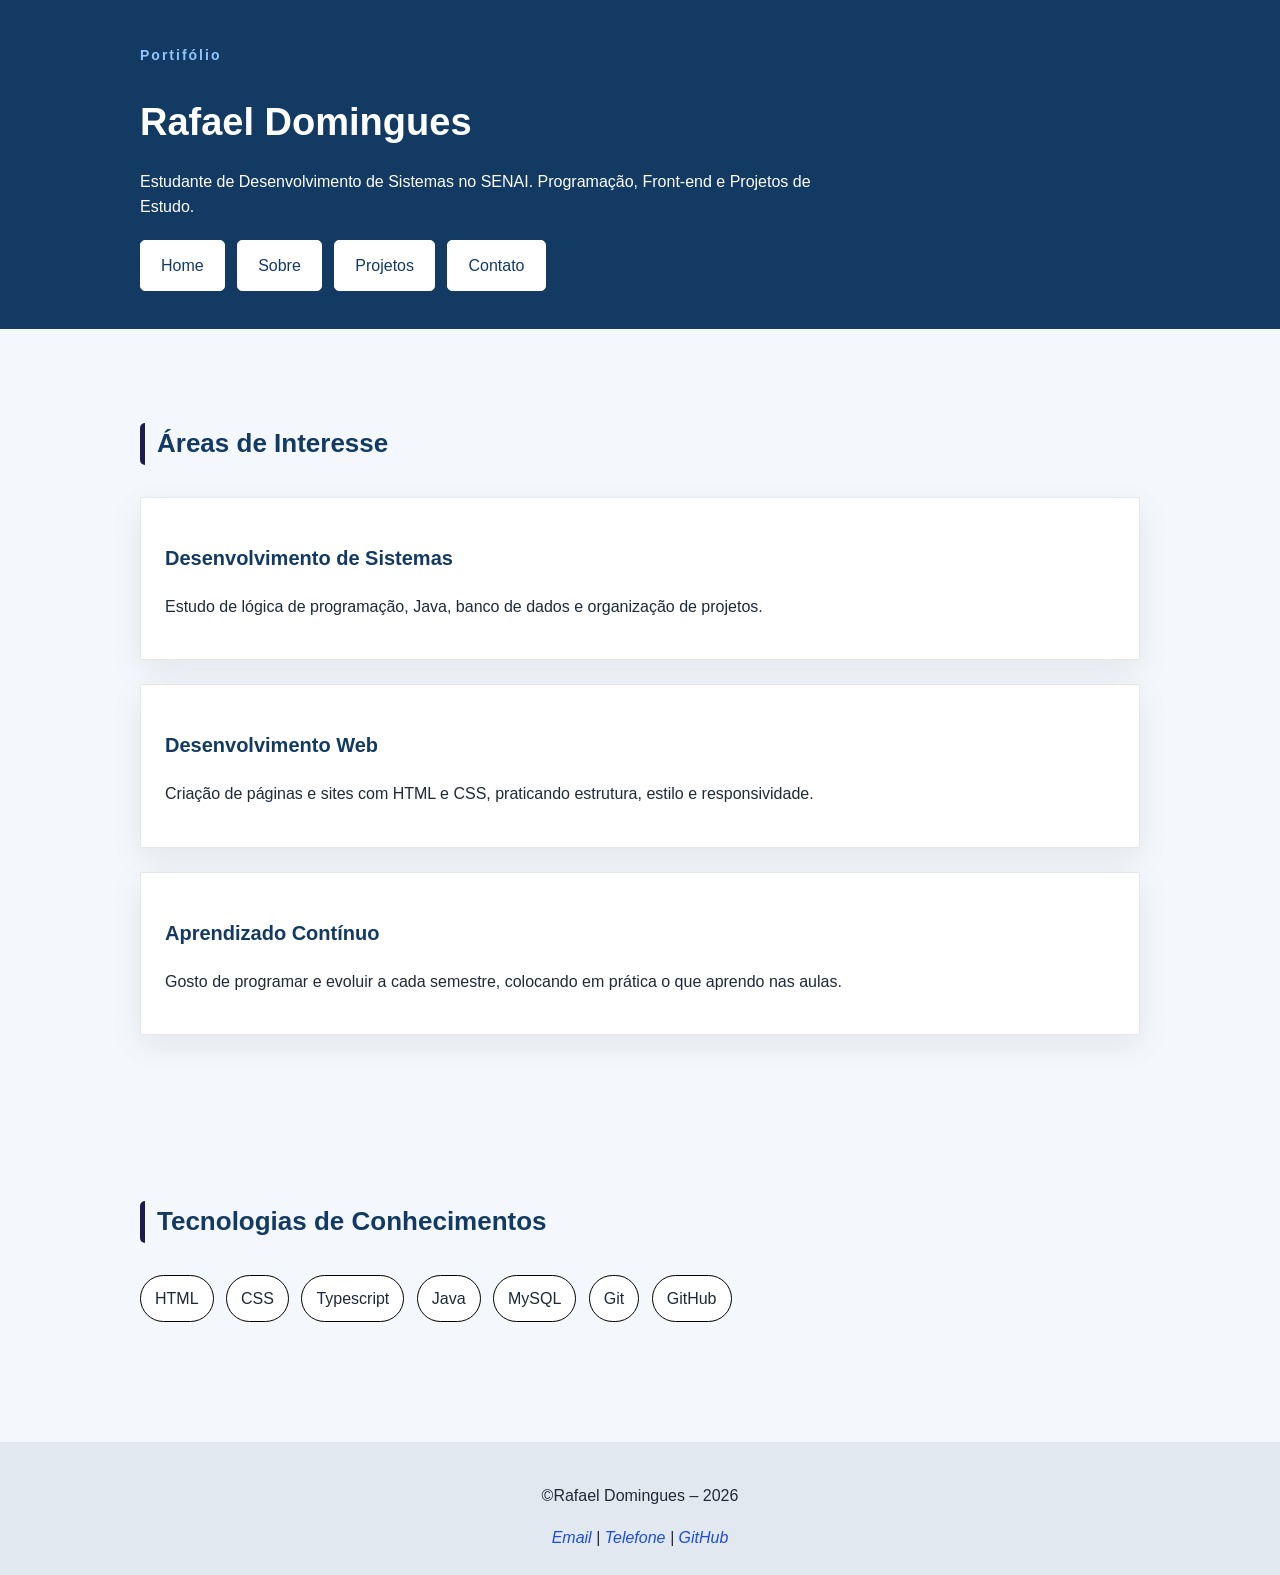
==== 2 semestre/Sites/SiteMaternidade/index.html @ ba60dab1 "Atualizacao" ====
<!DOCTYPE html>
<html lang="pt-br">
<head>
    <meta charset="UTF-8">
    <meta name="viewport" content="width=device-width, initial-scale=1.0">
    <title>Rafael Domingues | Portifólio</title>
    <link rel="stylesheet" href="./style/style.css">
</head>
<body>
    <header class="cabecalho">
        <div class="container">
            <p class="etiqueta">Portifólio</p>

            <h1>Rafael Domingues</h1>

            <p class="subtitulo">
                Estudante de Desenvolvimento de Sistemas no SENAI.
                Programação, Front-end e Projetos de Estudo.
            </p>

            <nav class="menu-principal">
                <ul class="menu-lista"> 
                    <li><a class="menu-link" href="index.html">Home</a></li>
                    <li><a class="menu-link" href="./pages/sobre.html">Sobre</a></li>
                    <li><a class="menu-link" href="./pages/projetos.html">Projetos</a></li>
                    <li><a class="menu-link" href="./pages/contato.html">Contato</a></li>
                </ul>
            </nav>

        </div>
    </header>
    <main>
        <section class="secao">
            <div class="container">
                <h2 class="titulo-secao">Áreas de Interesse</h2>

                <div class="grade-cards">
                    <article class="card">
                        <h3>Desenvolvimento de Sistemas</h3>
                        <p>
                            Estudo de lógica de programação, Java, banco de dados
                            e organização de projetos.
                        </p>
                    </article>
                    <article class="card">
                        <h3>Desenvolvimento Web</h3>
                        <p>
                            Criação de páginas e sites com HTML e CSS, praticando
                            estrutura, estilo e responsividade.
                        </p>
                    </article>
                    <article class="card">
                        <h3>Aprendizado Contínuo</h3>
                        <p>
                            Gosto de programar e evoluir a cada semestre, colocando
                            em prática o que aprendo nas aulas.
                        </p>
                    </article>

                </div>

            </div>
        </section>
        <section class="secao secao-tecnologias">
            <div class="container">
                <h2 class="titulo-secao">Tecnologias de Conhecimentos</h2>

                <ul class="lista-tecnologias">
                    <li>HTML</li>
                    <li>CSS</li>
                    <li>Typescript</li>
                    <li>Java</li>
                    <li>MySQL</li>
                    <li>Git</li>
                    <li>GitHub</li>
                </ul>
            </div>

        </section>
    </main>

    <footer class="rodape">
        <div class="container">
            <p>&copy;Rafael Domingues – 2026</p>
            <address>
                <a href="mailto:rafael@gmail.com">Email</a>
                <span> | </span>
                <a href="tel:+5515998080000">Telefone</a>
                <span> | </span>
                <a href="https://github.com/rafaeldominguesdev" target="_blank">GitHub</a>
                

            </address>
        </div>
    </footer>

</body>
</html>
---- 2 semestre/Sites/SiteMaternidade/style/style.css ----
*{
    box-sizing: border-box;
}

body{
    margin: 0;
    

    background-color: #f4f7fb;
    color: #1f2937;

    font-family: Arial, Helvetica, sans-serif;
    font-size: 16px;
    line-height: 1.6;  
    
}

h1, h2, h3{
    color: #123a63;

}

h1{
    font-size: 38px;
    margin-bottom: 10px;

}

h2{
    font-size: 26px;

}

h3{
    font-size: 20px;

}

a{
    color: #1d4ed8;

}

.container{
    width: 90%;
    max-width: 1000px;

    margin: 0 auto;

}

.cabecalho{
    background-color: #123a63;
    color: white;

    padding: 30px 0;
   
}

.cabecalho h1{
    color: white;
    font-weight: 700;
}

.etiqueta{
    margin-bottom: 5px;

    color: #93c5fd;

    font-size: 14px;
    font-weight: bold;
    letter-spacing: 2px;
    
}

.subtitulo{
    max-width: 700px;
}

.menu-lista {
    margin: 20px 0 0;
    padding: 0;

    list-style: none;

}

.menu-lista li{
    display: inline-block;

    margin-right: 8px;
    margin-bottom: 8px;


}

.menu-link {
    display: inline-block;    

    padding: 12px 20px;
    
    background-color: #fff;
    color: #123a63;

    border: 1px solid #fff;
    border-radius: 5px;

    text-decoration: none;

}

.secao{
    padding: 72px 0;
}

.titulo-secao {
    margin-bottom: 32px;
    padding-left: 12px;

    border-left: 5px solid #1e1b4b;
    border-radius: 5px; 
    
}

.grade-cards{
    display: grid;
    gap: 24px;

}

.card {
    padding: 24px;
    background-color: #fff;

    border: 1px solid #e5e7eb;
    border-radius: 0ch;
    box-shadow: 0 10px 30px rgba(20, 45, 70, 0.08);

}

.lista-tecnologias{
    list-style: none;
    padding: 0;
    margin: 0;

}

.lista-tecnologias li {
    display: inline-block;

    margin-right: 8px;
    margin-bottom: 8px;

    padding:  10px 14px;
    background-color: #fff;
    border: 1px solid #000;
    border-radius: 999px;
}

.rodape{
    margin-top: 40px;
    padding: 25px 0;
    background-color: #e2e8f0;

    text-align: center;
    font-style: normal;

}

.rodape a{
    text-decoration: none;
    
}
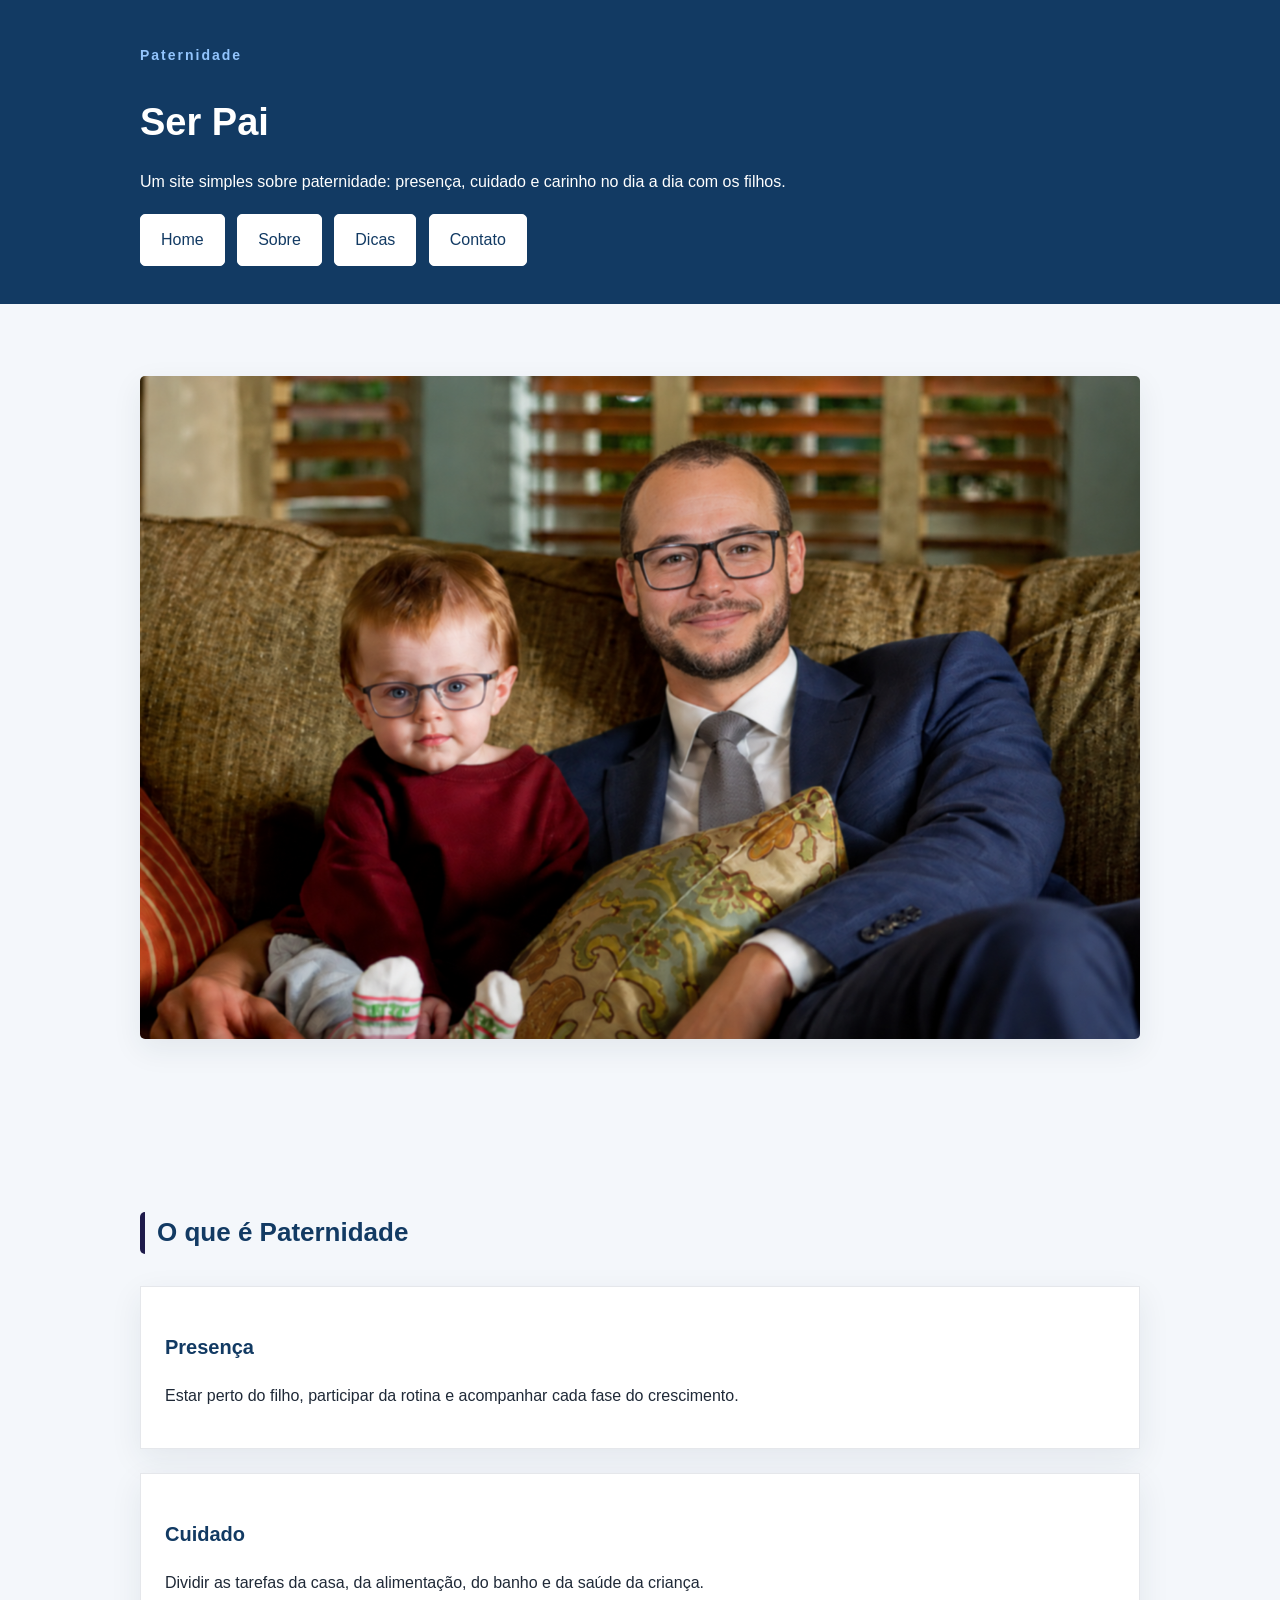
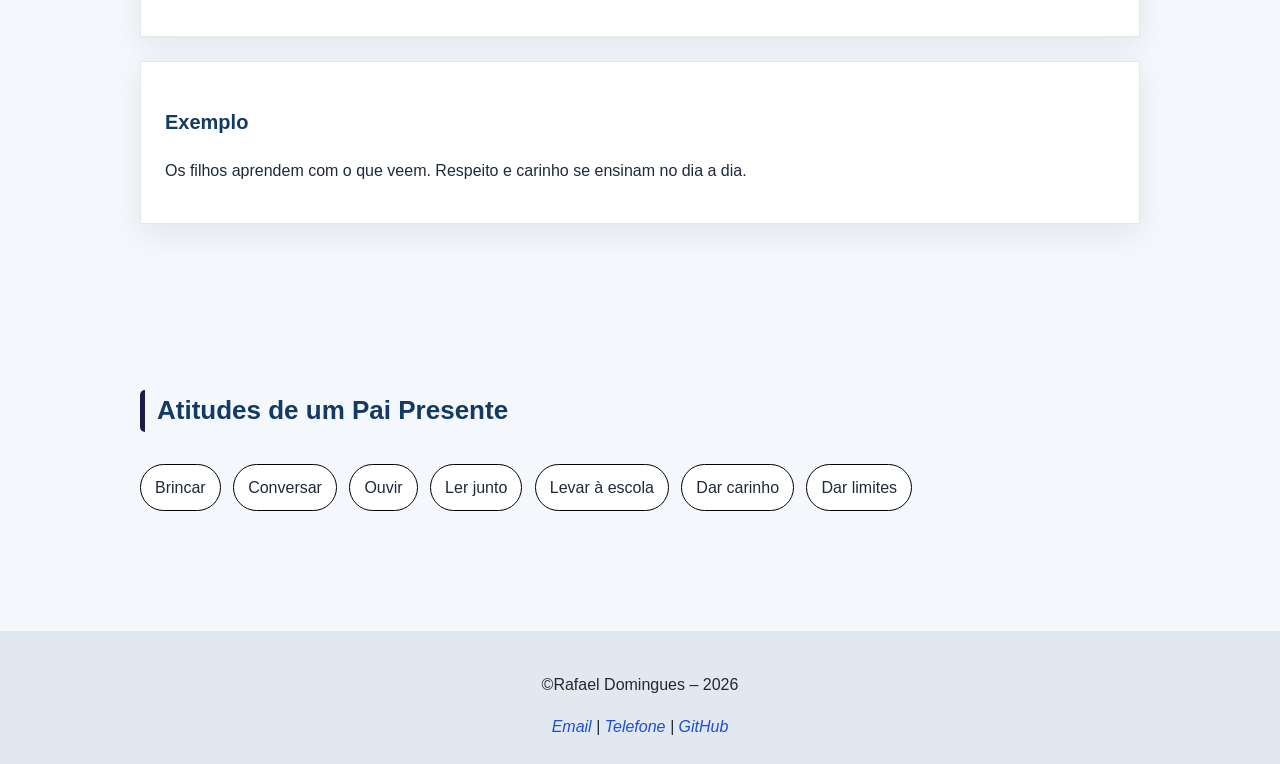
==== commit 4375679f: "SiteMaternidade: home sobre paternidade com foto" ====
--- a/2 semestre/Sites/SiteMaternidade/index.html
+++ b/2 semestre/Sites/SiteMaternidade/index.html
@@ -3,26 +3,26 @@
 <head>
     <meta charset="UTF-8">
     <meta name="viewport" content="width=device-width, initial-scale=1.0">
-    <title>Rafael Domingues | Portifólio</title>
+    <title>Paternidade | Ser Pai</title>
     <link rel="stylesheet" href="./style/style.css">
 </head>
 <body>
     <header class="cabecalho">
         <div class="container">
-            <p class="etiqueta">Portifólio</p>
+            <p class="etiqueta">Paternidade</p>
 
-            <h1>Rafael Domingues</h1>
+            <h1>Ser Pai</h1>
 
             <p class="subtitulo">
-                Estudante de Desenvolvimento de Sistemas no SENAI.
-                Programação, Front-end e Projetos de Estudo.
+                Um site simples sobre paternidade: presença, cuidado e
+                carinho no dia a dia com os filhos.
             </p>
 
             <nav class="menu-principal">
-                <ul class="menu-lista"> 
+                <ul class="menu-lista">
                     <li><a class="menu-link" href="index.html">Home</a></li>
                     <li><a class="menu-link" href="./pages/sobre.html">Sobre</a></li>
-                    <li><a class="menu-link" href="./pages/projetos.html">Projetos</a></li>
+                    <li><a class="menu-link" href="./pages/dicas.html">Dicas</a></li>
                     <li><a class="menu-link" href="./pages/contato.html">Contato</a></li>
                 </ul>
             </nav>
@@ -32,28 +32,33 @@
     <main>
         <section class="secao">
             <div class="container">
-                <h2 class="titulo-secao">Áreas de Interesse</h2>
+                <img class="foto" src="pai&filho.png" alt="Pai e filho juntos">
+            </div>
+        </section>
+        <section class="secao">
+            <div class="container">
+                <h2 class="titulo-secao">O que é Paternidade</h2>
 
                 <div class="grade-cards">
                     <article class="card">
-                        <h3>Desenvolvimento de Sistemas</h3>
+                        <h3>Presença</h3>
                         <p>
-                            Estudo de lógica de programação, Java, banco de dados
-                            e organização de projetos.
+                            Estar perto do filho, participar da rotina e
+                            acompanhar cada fase do crescimento.
                         </p>
                     </article>
                     <article class="card">
-                        <h3>Desenvolvimento Web</h3>
+                        <h3>Cuidado</h3>
                         <p>
-                            Criação de páginas e sites com HTML e CSS, praticando
-                            estrutura, estilo e responsividade.
+                            Dividir as tarefas da casa, da alimentação, do banho
+                            e da saúde da criança.
                         </p>
                     </article>
                     <article class="card">
-                        <h3>Aprendizado Contínuo</h3>
+                        <h3>Exemplo</h3>
                         <p>
-                            Gosto de programar e evoluir a cada semestre, colocando
-                            em prática o que aprendo nas aulas.
+                            Os filhos aprendem com o que veem. Respeito e carinho
+                            se ensinam no dia a dia.
                         </p>
                     </article>
 
@@ -63,16 +68,16 @@
         </section>
         <section class="secao secao-tecnologias">
             <div class="container">
-                <h2 class="titulo-secao">Tecnologias de Conhecimentos</h2>
+                <h2 class="titulo-secao">Atitudes de um Pai Presente</h2>
 
                 <ul class="lista-tecnologias">
-                    <li>HTML</li>
-                    <li>CSS</li>
-                    <li>Typescript</li>
-                    <li>Java</li>
-                    <li>MySQL</li>
-                    <li>Git</li>
-                    <li>GitHub</li>
+                    <li>Brincar</li>
+                    <li>Conversar</li>
+                    <li>Ouvir</li>
+                    <li>Ler junto</li>
+                    <li>Levar à escola</li>
+                    <li>Dar carinho</li>
+                    <li>Dar limites</li>
                 </ul>
             </div>
 
@@ -88,7 +93,7 @@
                 <a href="tel:+5515998080000">Telefone</a>
                 <span> | </span>
                 <a href="https://github.com/rafaeldominguesdev" target="_blank">GitHub</a>
-                
+
 
             </address>
         </div>
--- a/2 semestre/Sites/SiteMaternidade/style/style.css
+++ b/2 semestre/Sites/SiteMaternidade/style/style.css
@@ -174,3 +174,11 @@
     
 }
 
+
+.foto{
+    width: 100%;
+
+    border-radius: 5px;
+    box-shadow: 0 10px 30px rgba(20, 45, 70, 0.08);
+
+}
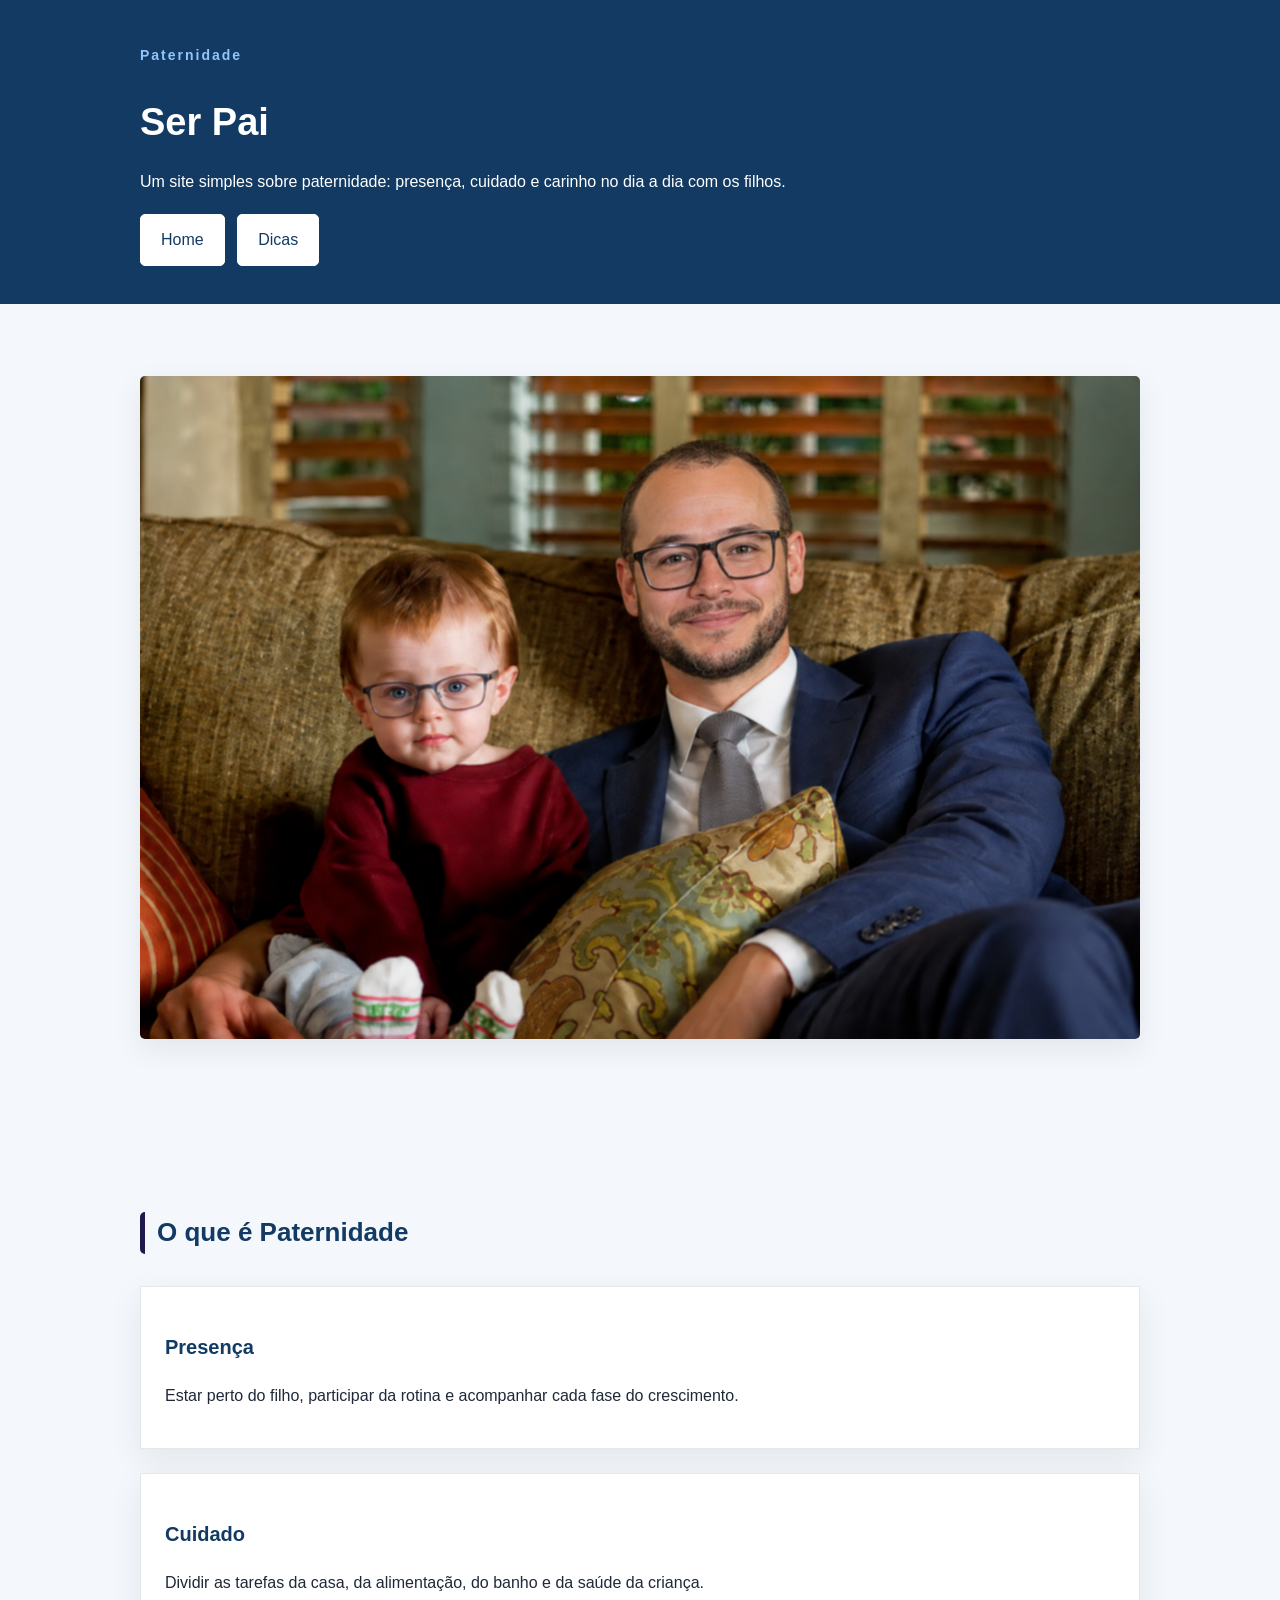
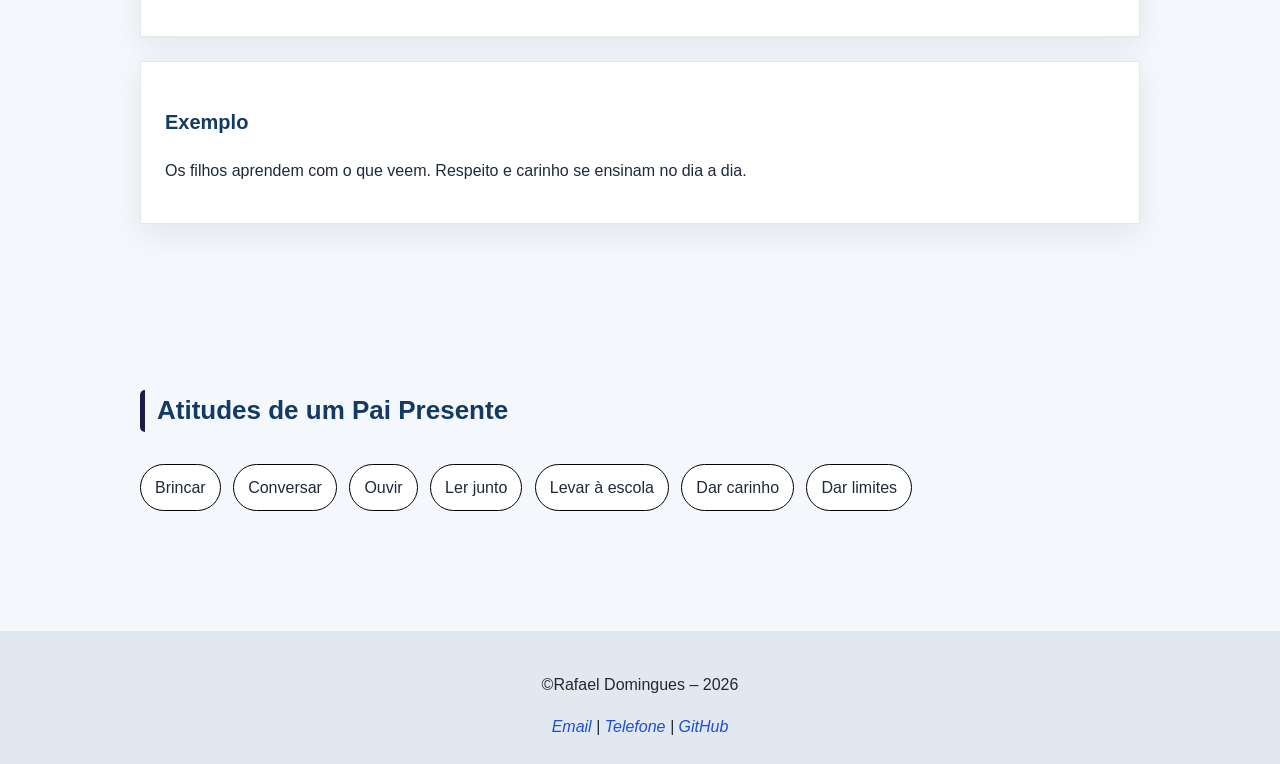
==== commit 7c7be729: "SiteMaternidade: deixa so Home e Dicas (remove Sobre e Contato)" ====
--- a/2 semestre/Sites/SiteMaternidade/index.html
+++ b/2 semestre/Sites/SiteMaternidade/index.html
@@ -21,9 +21,7 @@
             <nav class="menu-principal">
                 <ul class="menu-lista">
                     <li><a class="menu-link" href="index.html">Home</a></li>
-                    <li><a class="menu-link" href="./pages/sobre.html">Sobre</a></li>
                     <li><a class="menu-link" href="./pages/dicas.html">Dicas</a></li>
-                    <li><a class="menu-link" href="./pages/contato.html">Contato</a></li>
                 </ul>
             </nav>
 
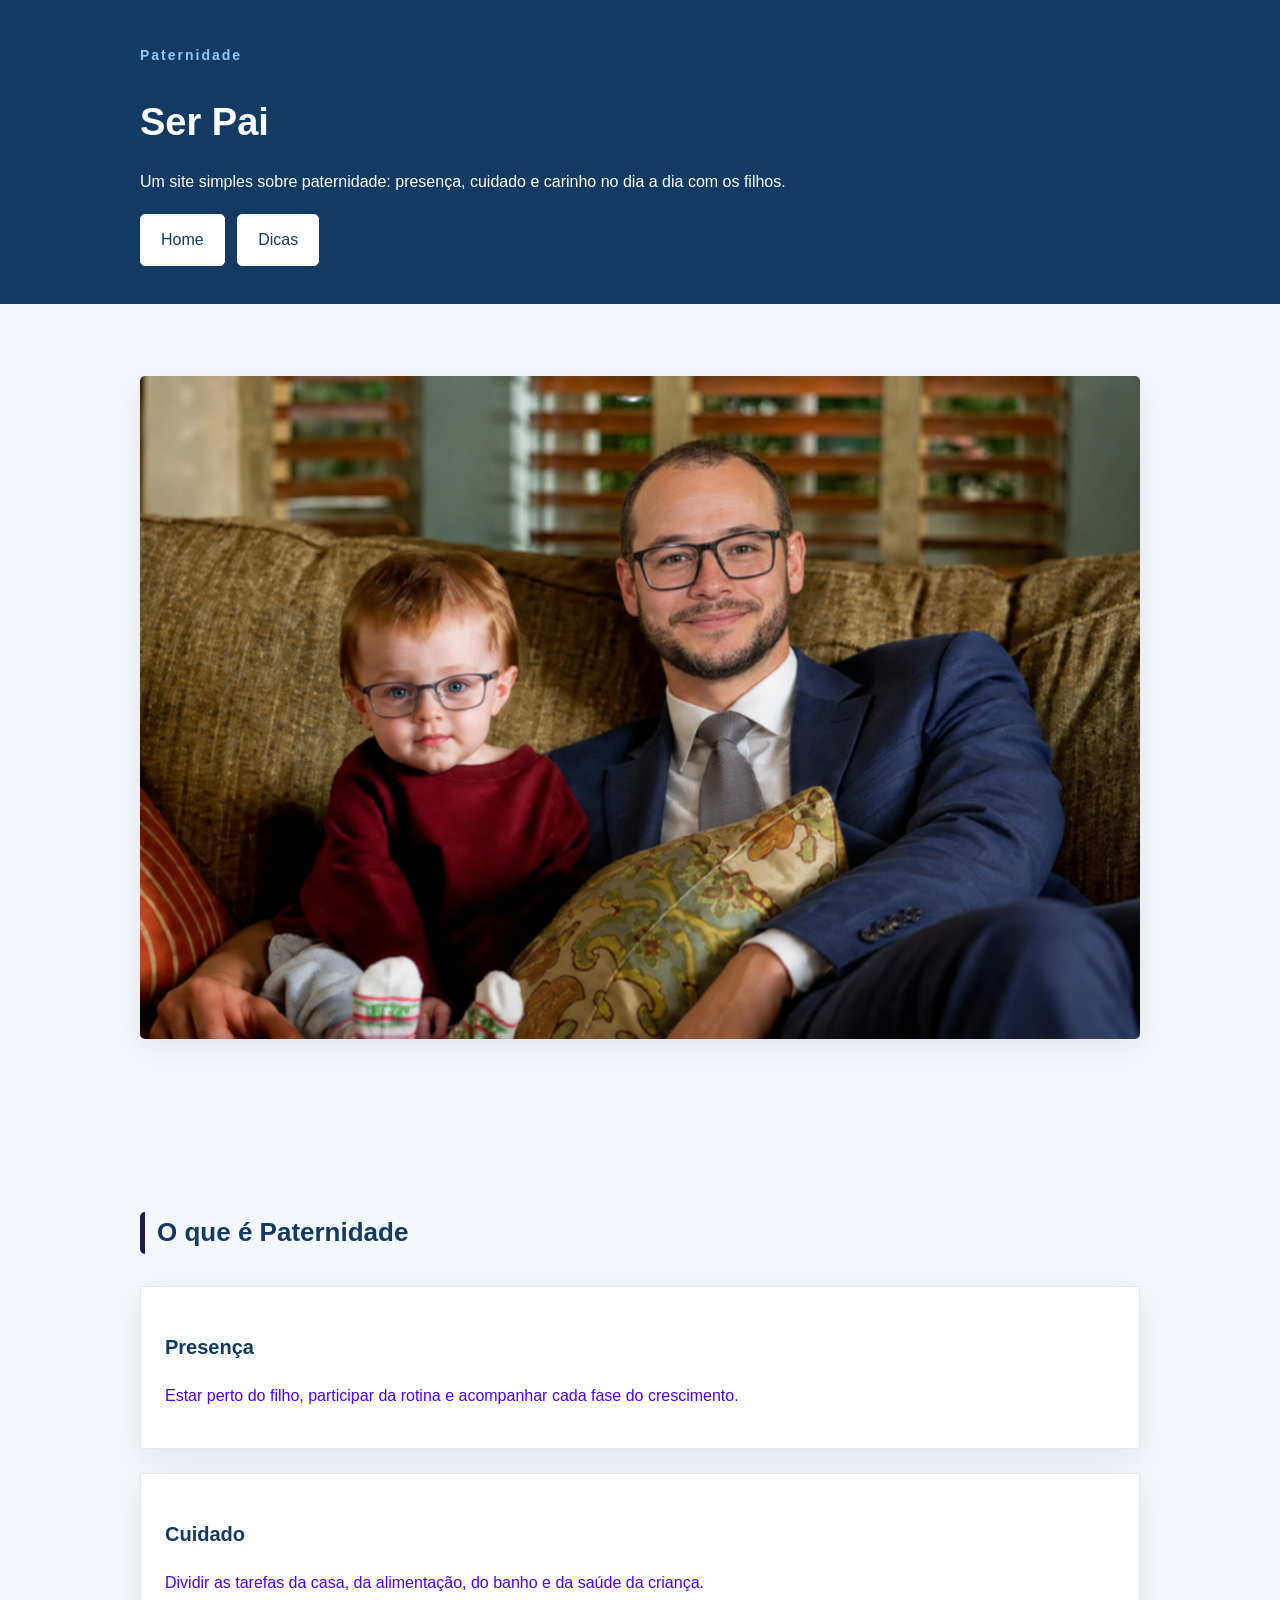
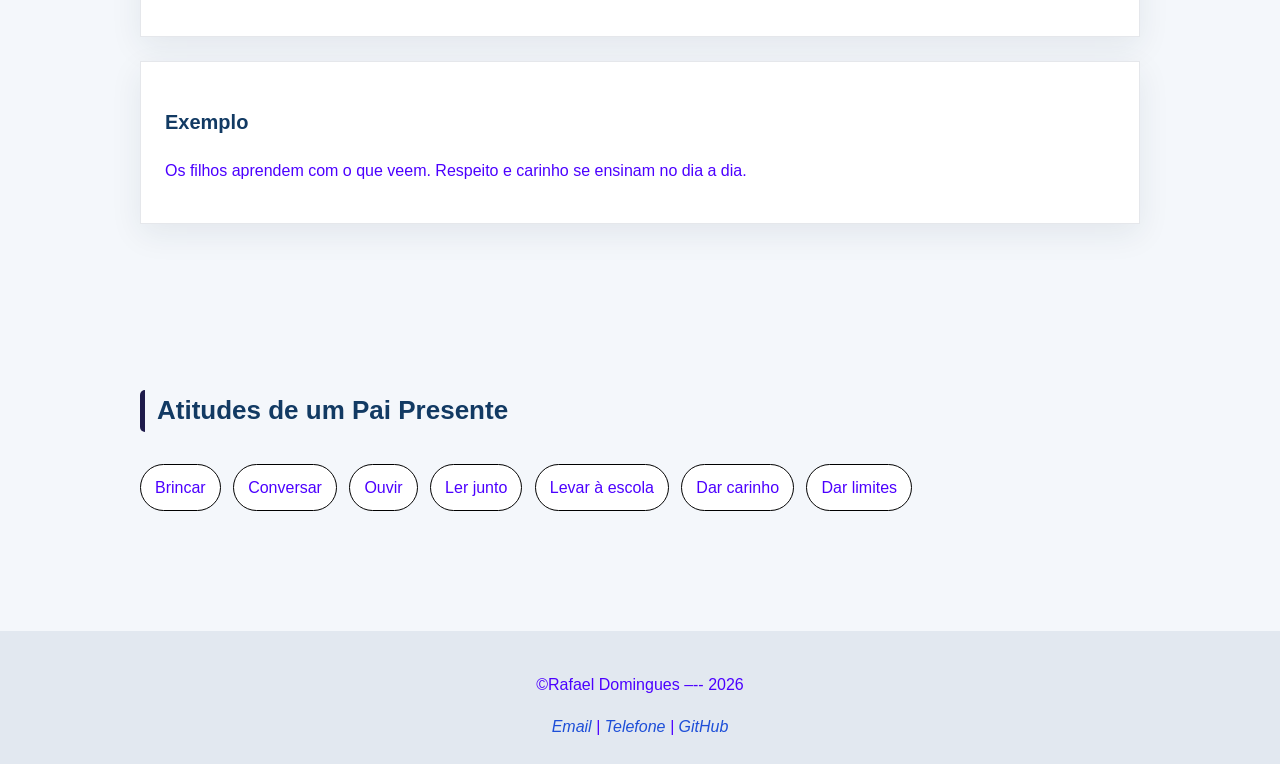
==== commit a2c214d6: "Atulizacao e compreendimento do codigo" ====
--- a/2 semestre/Sites/SiteMaternidade/index.html
+++ b/2 semestre/Sites/SiteMaternidade/index.html
@@ -84,7 +84,7 @@
 
     <footer class="rodape">
         <div class="container">
-            <p>&copy;Rafael Domingues – 2026</p>
+            <p>&copy;Rafael Domingues –-- 2026</p>
             <address>
                 <a href="mailto:rafael@gmail.com">Email</a>
                 <span> | </span>
--- a/2 semestre/Sites/SiteMaternidade/style/style.css
+++ b/2 semestre/Sites/SiteMaternidade/style/style.css
@@ -9,7 +9,7 @@
     
 
     background-color: #f4f7fb;
-    color: #1f2937;
+    color: #4c00ff;
 
     font-family: Arial, Helvetica, sans-serif;
     font-size: 16px;
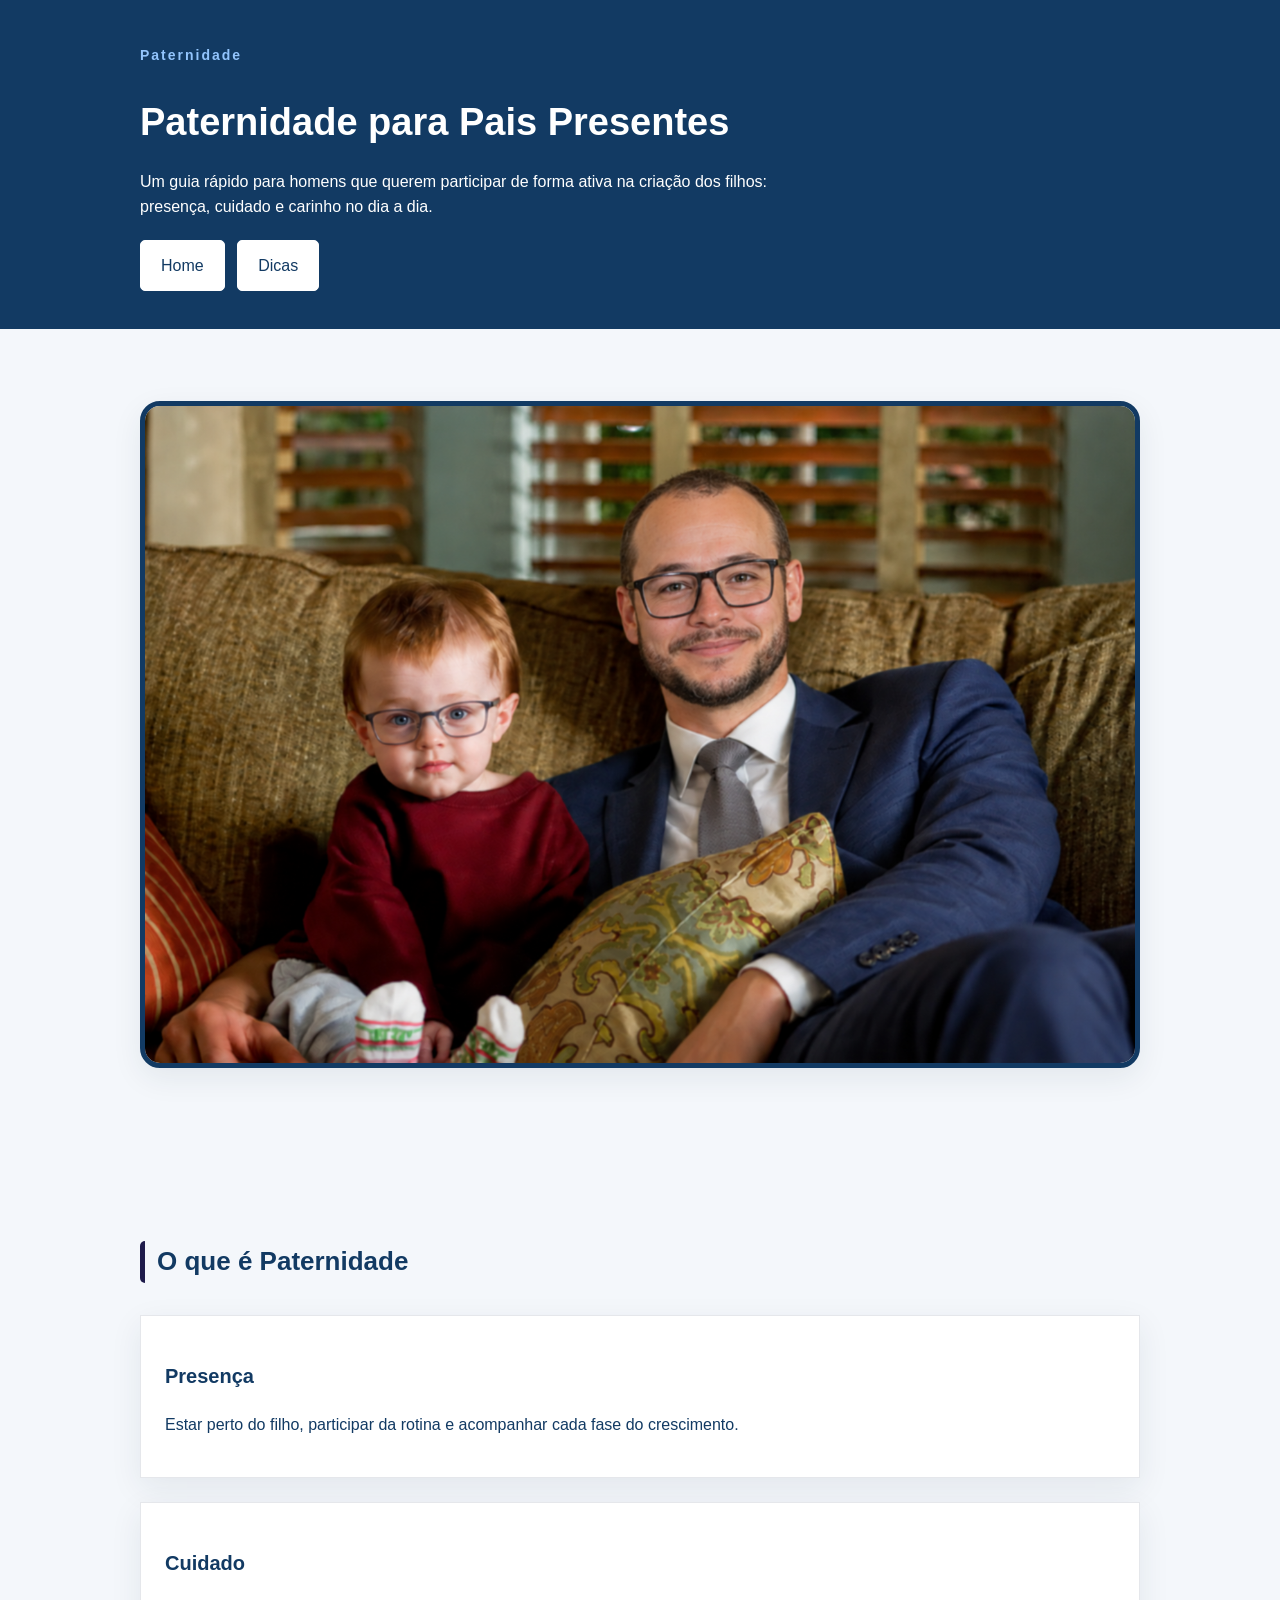
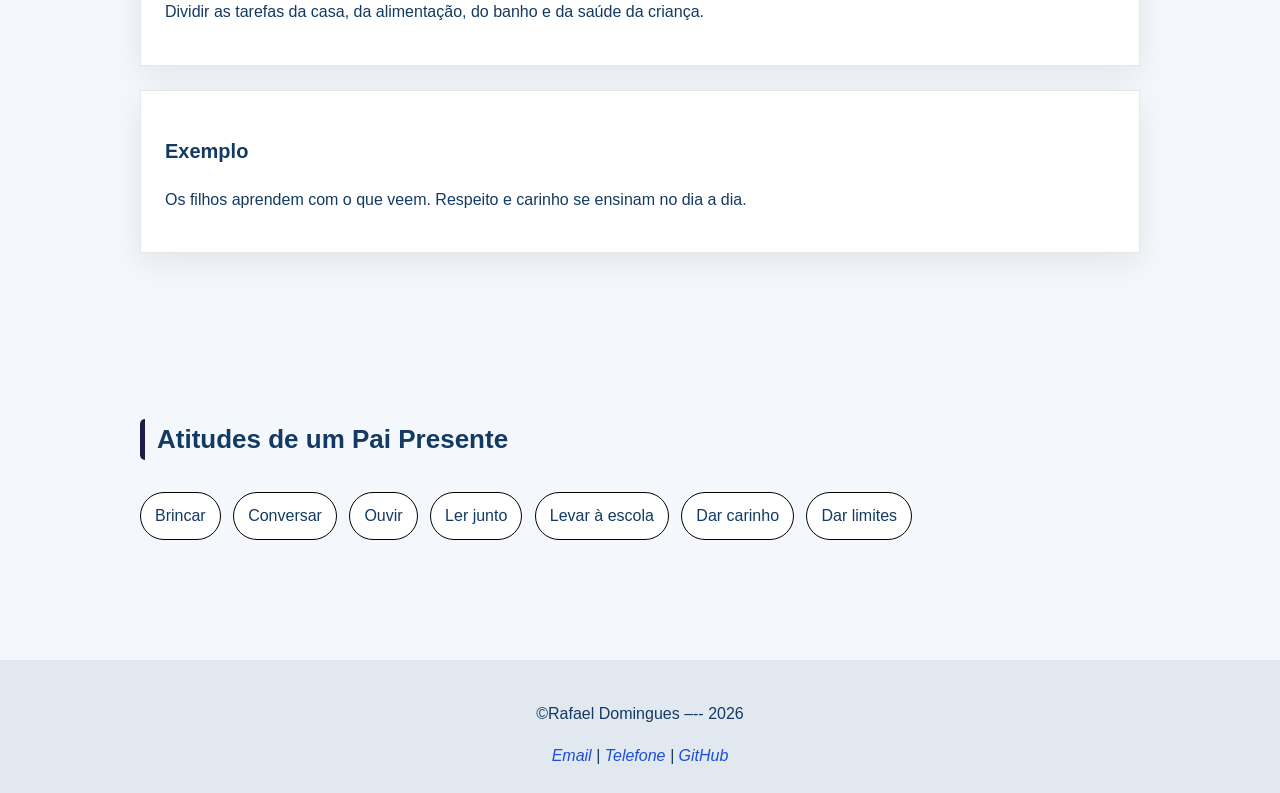
==== commit 9839ed90: "Atualizao CSS AtividadeMaterninade" ====
--- a/2 semestre/Sites/SiteMaternidade/index.html
+++ b/2 semestre/Sites/SiteMaternidade/index.html
@@ -11,11 +11,11 @@
         <div class="container">
             <p class="etiqueta">Paternidade</p>
 
-            <h1>Ser Pai</h1>
+            <h1>Paternidade para Pais Presentes</h1>
 
             <p class="subtitulo">
-                Um site simples sobre paternidade: presença, cuidado e
-                carinho no dia a dia com os filhos.
+                Um guia rápido para homens que querem participar de forma ativa
+                na criação dos filhos: presença, cuidado e carinho no dia a dia.
             </p>
 
             <nav class="menu-principal">
--- a/2 semestre/Sites/SiteMaternidade/style/style.css
+++ b/2 semestre/Sites/SiteMaternidade/style/style.css
@@ -9,7 +9,7 @@
     
 
     background-color: #f4f7fb;
-    color: #4c00ff;
+    color: #123a63;
 
     font-family: Arial, Helvetica, sans-serif;
     font-size: 16px;
@@ -178,7 +178,8 @@
 .foto{
     width: 100%;
 
-    border-radius: 5px;
+    border-radius: 20px;
+    border: 5px solid #123a63;
     box-shadow: 0 10px 30px rgba(20, 45, 70, 0.08);
 
 }
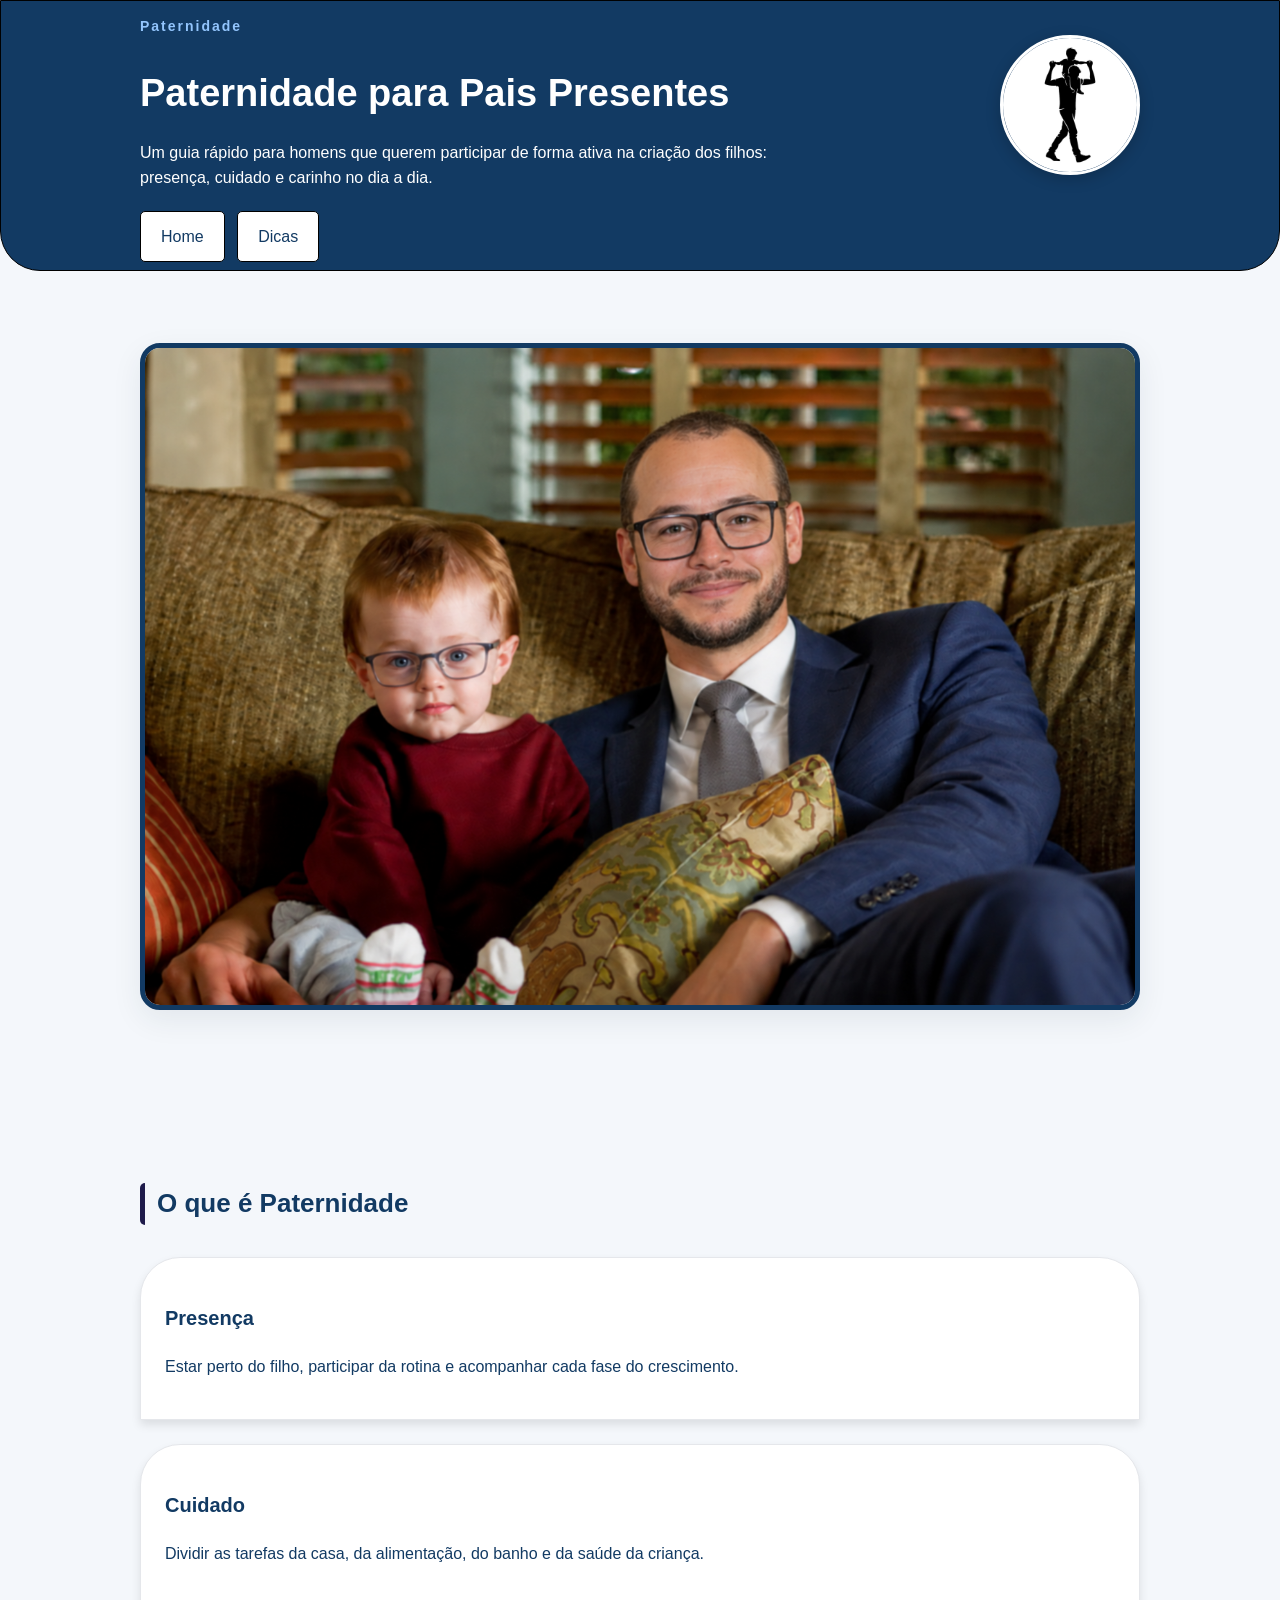
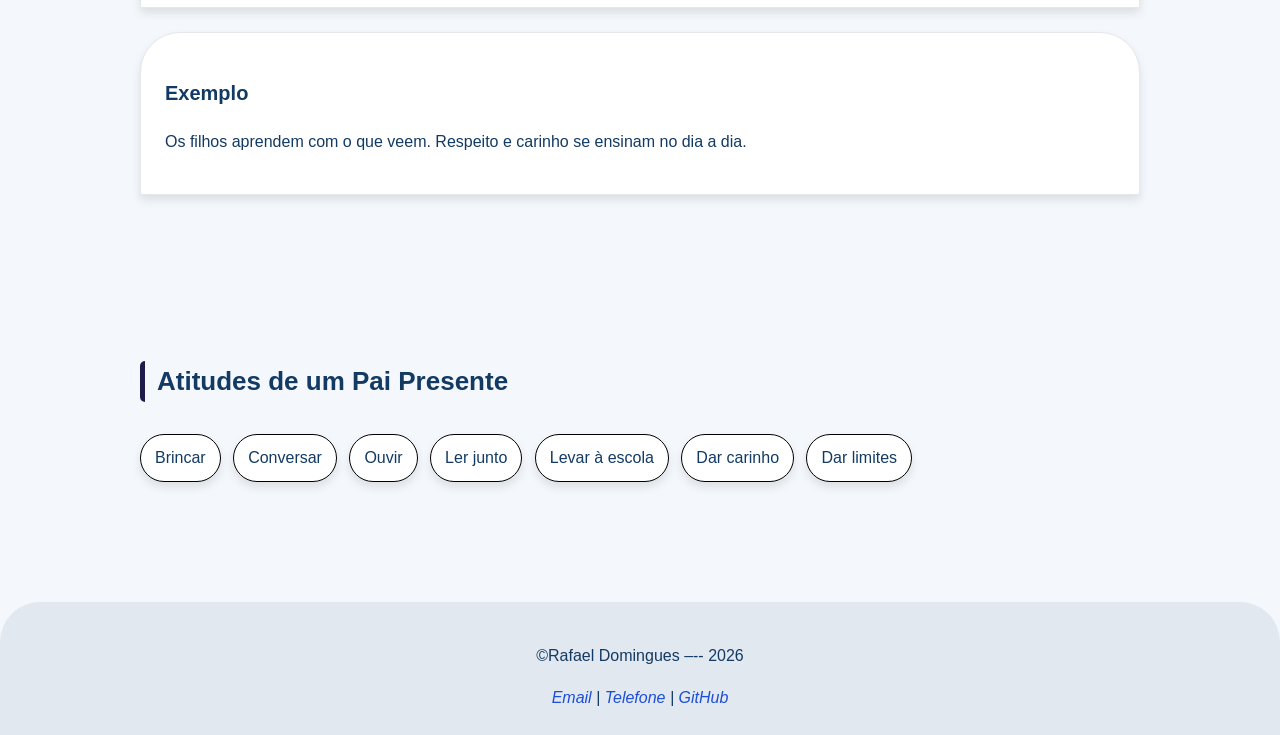
==== commit ed040a00: "SiteMaternidade: README, imagens em img/ e ajustes de CSS Co-Authored-By: Claude Opus 5 <noreply@ant" ====
--- a/2 semestre/Sites/SiteMaternidade/index.html
+++ b/2 semestre/Sites/SiteMaternidade/index.html
@@ -23,6 +23,7 @@
                     <li><a class="menu-link" href="index.html">Home</a></li>
                     <li><a class="menu-link" href="./pages/dicas.html">Dicas</a></li>
                 </ul>
+                <img  class="foto-pai"src="./img/pai.webp" alt="Pai e filho juntos">
             </nav>
 
         </div>
@@ -30,7 +31,8 @@
     <main>
         <section class="secao">
             <div class="container">
-                <img class="foto" src="pai&filho.png" alt="Pai e filho juntos">
+                <img class="foto" src="./img/pai&filho.png" alt="Pai e filho juntos">
+
             </div>
         </section>
         <section class="secao">
@@ -91,10 +93,13 @@
                 <a href="tel:+5515998080000">Telefone</a>
                 <span> | </span>
                 <a href="https://github.com/rafaeldominguesdev" target="_blank">GitHub</a>
+                
 
 
             </address>
         </div>
+
+           
     </footer>
 
 </body>
--- a/2 semestre/Sites/SiteMaternidade/style/style.css
+++ b/2 semestre/Sites/SiteMaternidade/style/style.css
@@ -10,7 +10,7 @@
 
     background-color: #f4f7fb;
     color: #123a63;
-
+    
     font-family: Arial, Helvetica, sans-serif;
     font-size: 16px;
     line-height: 1.6;  
@@ -54,6 +54,12 @@
 .cabecalho{
     background-color: #123a63;
     color: white;
+    border: 1px solid #000000;
+    border-bottom-left-radius: 40px;
+    border-bottom-right-radius: 40px;
+    
+o
+    
 
     padding: 30px 0;
    
@@ -104,7 +110,7 @@
     background-color: #fff;
     color: #123a63;
 
-    border: 1px solid #fff;
+    border: 1px solid #000000;
     border-radius: 5px;
 
     text-decoration: none;
@@ -135,8 +141,9 @@
     background-color: #fff;
 
     border: 1px solid #e5e7eb;
-    border-radius: 0ch;
-    box-shadow: 0 10px 30px rgba(20, 45, 70, 0.08);
+    border-top-left-radius: 40px;
+    border-top-right-radius: 40px;
+    box-shadow: 0 5px 10px rgba(0, 0, 0, 0.10);
 
 }
 
@@ -144,11 +151,12 @@
     list-style: none;
     padding: 0;
     margin: 0;
-
+    
 }
 
 .lista-tecnologias li {
     display: inline-block;
+    box-shadow: 0 5px 10px rgba(0, 0, 0, 0.10);
 
     margin-right: 8px;
     margin-bottom: 8px;
@@ -166,6 +174,8 @@
 
     text-align: center;
     font-style: normal;
+    border-top-left-radius: 40px;
+    border-top-right-radius: 40px;
 
 }
 
@@ -183,3 +193,20 @@
     box-shadow: 0 10px 30px rgba(20, 45, 70, 0.08);
 
 }
+
+.cabecalho, .container{
+    position: relative;
+}
+
+.foto-pai{
+    position: absolute;
+    top: 20px;
+    right: 0;
+
+    width: 140px;
+    height: 140px;
+    border-radius: 50%;
+    object-fit: cover;
+    border: 3px solid #ffffff;
+    box-shadow: 0 4px 15px rgba(0, 0, 0, 0.2);
+}
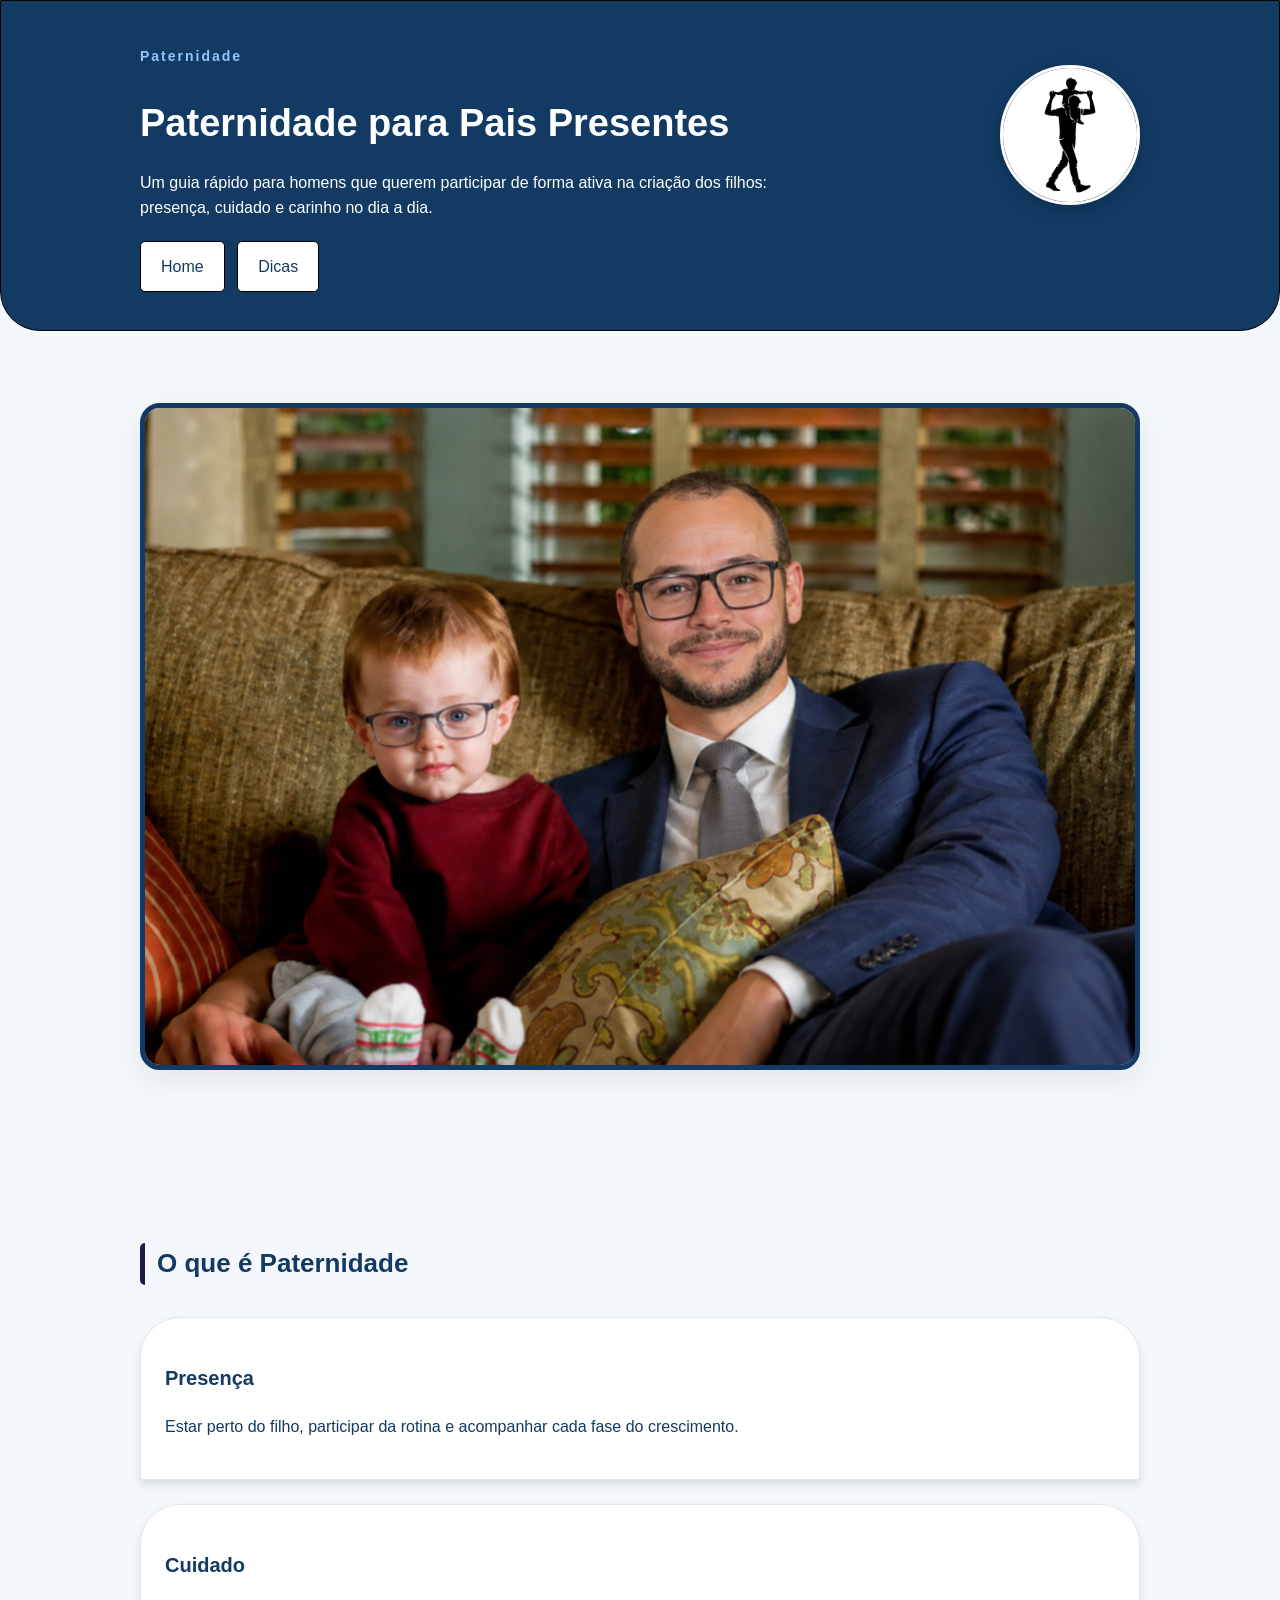
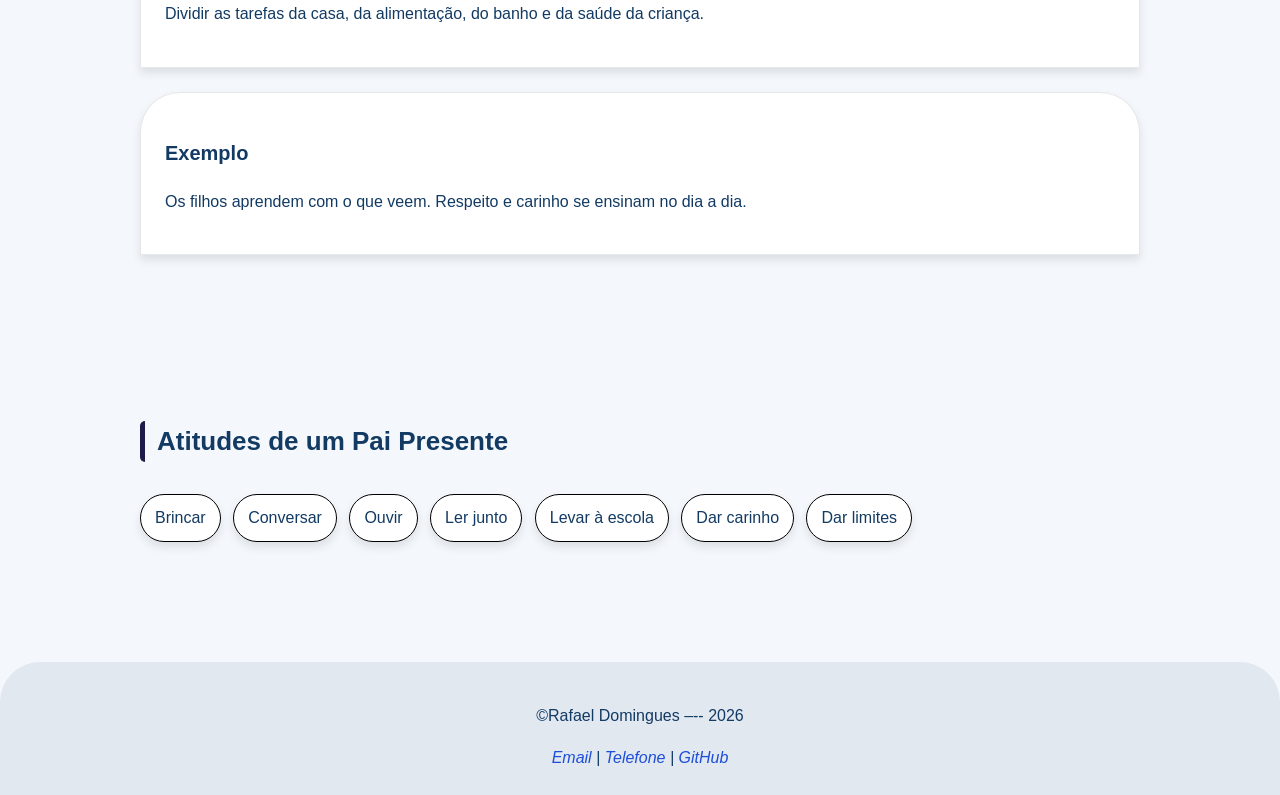
==== commit 07ccfc80: "Atulização do codigo de maneira correto" ====
--- a/2 semestre/Sites/SiteMaternidade/index.html
+++ b/2 semestre/Sites/SiteMaternidade/index.html
@@ -5,6 +5,8 @@
     <meta name="viewport" content="width=device-width, initial-scale=1.0">
     <title>Paternidade | Ser Pai</title>
     <link rel="stylesheet" href="./style/style.css">
+    <link rel="stylesheet" href="./style/style-sobre.css">
+    
 </head>
 <body>
     <header class="cabecalho">
--- a/2 semestre/Sites/SiteMaternidade/style/style.css
+++ b/2 semestre/Sites/SiteMaternidade/style/style.css
@@ -58,9 +58,6 @@
     border-bottom-left-radius: 40px;
     border-bottom-right-radius: 40px;
     
-o
-    
-
     padding: 30px 0;
    
 }
@@ -167,23 +164,6 @@
     border-radius: 999px;
 }
 
-.rodape{
-    margin-top: 40px;
-    padding: 25px 0;
-    background-color: #e2e8f0;
-
-    text-align: center;
-    font-style: normal;
-    border-top-left-radius: 40px;
-    border-top-right-radius: 40px;
-
-}
-
-.rodape a{
-    text-decoration: none;
-    
-}
-
 
 .foto{
     width: 100%;
--- a/2 semestre/Sites/SiteMaternidade/style/style-sobre.css
+++ b/2 semestre/Sites/SiteMaternidade/style/style-sobre.css
@@ -0,0 +1,15 @@
+.rodape a{
+    text-decoration: none;
+    
+}
+.rodape{
+    margin-top: 40px;
+    padding: 25px 0;
+    background-color: #e2e8f0;
+
+    text-align: center;
+    font-style: normal;
+    border-top-left-radius: 40px;
+    border-top-right-radius: 40px;
+
+}
